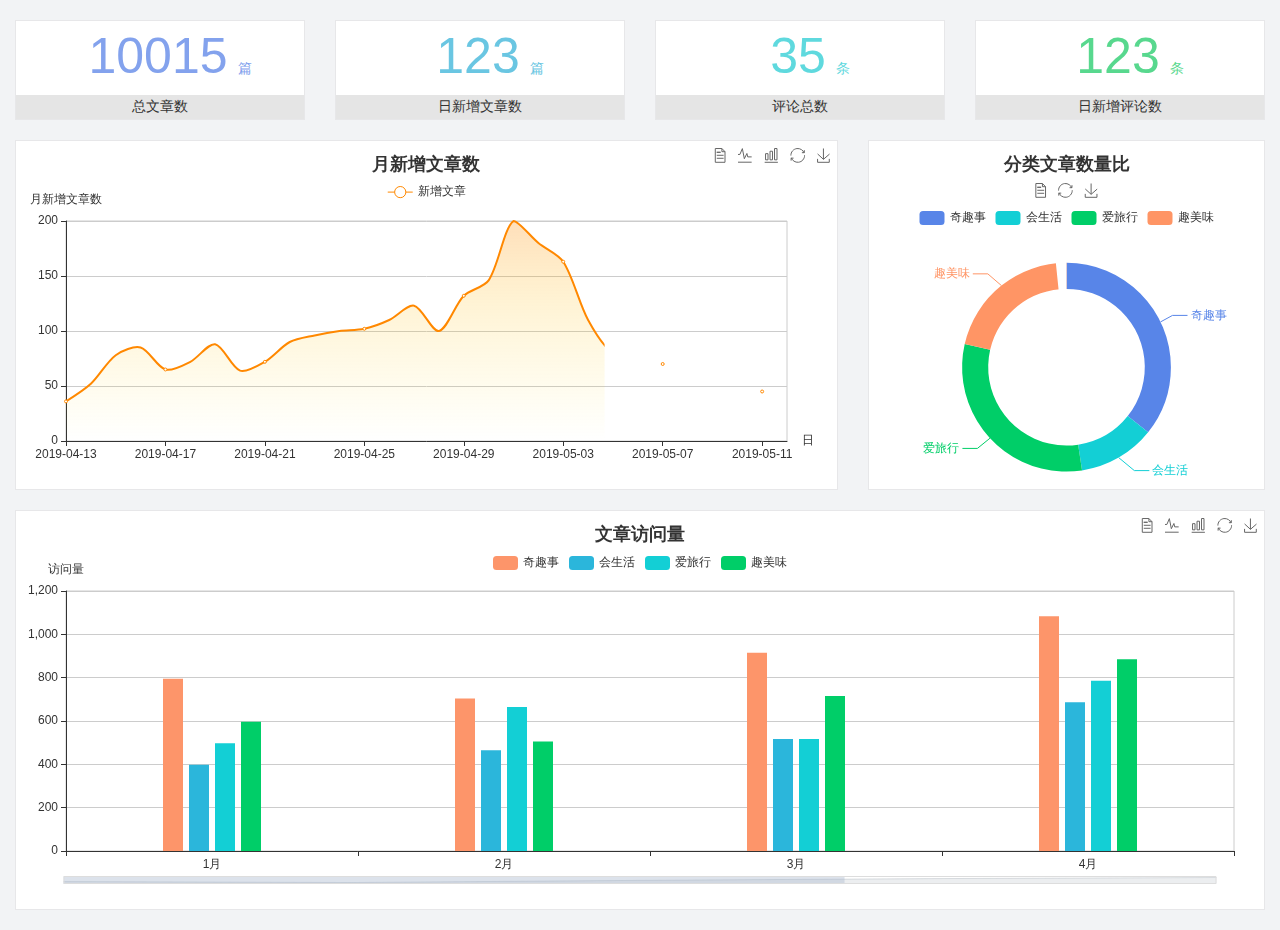
==== home/dashboard.html @ 9786f5ca "init project" ====
<!DOCTYPE html>
<html lang="en">

<head>
  <meta charset="UTF-8">
  <meta name="viewport" content="width=device-width, initial-scale=1.0">
  <meta http-equiv="X-UA-Compatible" content="ie=edge">
  <title>图表统计</title>
  <link rel="stylesheet" href="../../assets/lib/bootstrap.css" />
  <link rel="stylesheet" href="../../assets/lib/main.css" />
  <script src="../../assets/lib/jquery.js"></script>
  <script type="text/javascript" src="../../assets/lib/echarts.min.js"></script>
</head>

<body>
  <div class="container-fluid">
    <div class="row spannel_list">
      <div class="col-sm-3 col-xs-6">
        <div class="spannel">
          <em>10015</em><span>篇</span>
          <b>总文章数</b>
        </div>
      </div>
      <div class="col-sm-3 col-xs-6">
        <div class="spannel scolor01">
          <em>123</em><span>篇</span>
          <b>日新增文章数</b>
        </div>
      </div>
      <div class="col-sm-3 col-xs-6">
        <div class="spannel scolor02">
          <em>35</em><span>条</span>
          <b>评论总数</b>
        </div>
      </div>
      <div class="col-sm-3 col-xs-6">
        <div class="spannel scolor03">
          <em>123</em><span>条</span>
          <b>日新增评论数</b>
        </div>
      </div>
    </div>
  </div>

  <div class="container-fluid">
    <div class="row curve-pie">
      <div class="col-lg-8 col-md-8">
        <div class="gragh_pannel" id="curve_show"></div>
      </div>
      <div class="col-lg-4 col-md-4">
        <div class="gragh_pannel" id="pie_show"></div>
      </div>
    </div>
  </div>

  <div class="container-fluid">
    <div class="column_pannel" id="column_show"></div>
  </div>

  <script>
    var oChart = echarts.init(document.getElementById('curve_show'));
    var aList_all = [
      { 'count': 36, 'date': '2019-04-13' },
      { 'count': 52, 'date': '2019-04-14' },
      { 'count': 78, 'date': '2019-04-15' },
      { 'count': 85, 'date': '2019-04-16' },
      { 'count': 65, 'date': '2019-04-17' },
      { 'count': 72, 'date': '2019-04-18' },
      { 'count': 88, 'date': '2019-04-19' },
      { 'count': 64, 'date': '2019-04-20' },
      { 'count': 72, 'date': '2019-04-21' },
      { 'count': 90, 'date': '2019-04-22' },
      { 'count': 96, 'date': '2019-04-23' },
      { 'count': 100, 'date': '2019-04-24' },
      { 'count': 102, 'date': '2019-04-25' },
      { 'count': 110, 'date': '2019-04-26' },
      { 'count': 123, 'date': '2019-04-27' },
      { 'count': 100, 'date': '2019-04-28' },
      { 'count': 132, 'date': '2019-04-29' },
      { 'count': 146, 'date': '2019-04-30' },
      { 'count': 200, 'date': '2019-05-01' },
      { 'count': 180, 'date': '2019-05-02' },
      { 'count': 163, 'date': '2019-05-03' },
      { 'count': 110, 'date': '2019-05-04' },
      { 'count': 80, 'date': '2019-05-05' },
      { 'count': 82, 'date': '2019-05-06' },
      { 'count': 70, 'date': '2019-05-07' },
      { 'count': 65, 'date': '2019-05-08' },
      { 'count': 54, 'date': '2019-05-09' },
      { 'count': 40, 'date': '2019-05-10' },
      { 'count': 45, 'date': '2019-05-11' },
      { 'count': 38, 'date': '2019-05-12' },
    ];

    let aCount = [];
    let aDate = [];

    for (var i = 0; i < aList_all.length; i++) {
      aCount.push(aList_all[i].count);
      aDate.push(aList_all[i].date);
    }

    var chartopt = {
      title: {
        text: '月新增文章数',
        left: 'center',
        top: '10'
      },
      tooltip: {
        trigger: 'axis'
      },
      legend: {
        data: ['新增文章'],
        top: '40'
      },
      toolbox: {
        show: true,
        feature: {
          mark: { show: true },
          dataView: { show: true, readOnly: false },
          magicType: { show: true, type: ['line', 'bar'] },
          restore: { show: true },
          saveAsImage: { show: true }
        }
      },
      calculable: true,
      xAxis: [
        {
          name: '日',
          type: 'category',
          boundaryGap: false,
          data: aDate
        }
      ],
      yAxis: [
        {
          name: '月新增文章数',
          type: 'value'
        }
      ],
      series: [
        {
          name: '新增文章',
          type: 'line',
          smooth: true,
          itemStyle: { normal: { areaStyle: { type: 'default' }, color: '#f80' }, lineStyle: { color: '#f80' } },
          data: aCount
        }],
      areaStyle: {
        normal: {
          color: new echarts.graphic.LinearGradient(0, 0, 0, 1, [{
            offset: 0,
            color: 'rgba(255,136,0,0.39)'
          }, {
            offset: .34,
            color: 'rgba(255,180,0,0.25)'
          }, {
            offset: 1,
            color: 'rgba(255,222,0,0.00)'
          }])

        }
      },
      grid: {
        show: true,
        x: 50,
        x2: 50,
        y: 80,
        height: 220
      }
    };

    oChart.setOption(chartopt);


    var oPie = echarts.init(document.getElementById('pie_show'));
    var oPieopt =
    {
      title: {
        top: 10,
        text: '分类文章数量比',
        x: 'center'
      },
      tooltip: {
        trigger: 'item',
        formatter: "{a} <br/>{b} : {c} ({d}%)"
      },
      color: ['#5885e8', '#13cfd5', '#00ce68', '#ff9565'],
      legend: {
        x: 'center',
        top: 65,
        data: ['奇趣事', '会生活', '爱旅行', '趣美味']
      },
      toolbox: {
        show: true,
        x: 'center',
        top: 35,
        feature: {
          mark: { show: true },
          dataView: { show: true, readOnly: false },
          magicType: {
            show: true,
            type: ['pie', 'funnel'],
            option: {
              funnel: {
                x: '25%',
                width: '50%',
                funnelAlign: 'left',
                max: 1548
              }
            }
          },
          restore: { show: true },
          saveAsImage: { show: true }
        }
      },
      calculable: true,
      series: [
        {
          name: '访问来源',
          type: 'pie',
          radius: ['45%', '60%'],
          center: ['50%', '65%'],
          data: [
            { value: 300, name: '奇趣事' },
            { value: 100, name: '会生活' },
            { value: 260, name: '爱旅行' },
            { value: 180, name: '趣美味' }
          ]
        }
      ]
    };
    oPie.setOption(oPieopt);



    var oColumn = this.echarts.init(document.getElementById('column_show'));
    var oColumnopt =
    {
      title: {
        text: '文章访问量',
        left: 'center',
        top: '10'
      },
      tooltip: {
        trigger: 'axis'
      },
      legend: {
        data: ['奇趣事', '会生活', '爱旅行', '趣美味'],
        top: '40'
      },
      toolbox: {
        show: true,
        feature: {
          mark: { show: true },
          dataView: { show: true, readOnly: false },
          magicType: { show: true, type: ['line', 'bar'] },
          restore: { show: true },
          saveAsImage: { show: true }
        }
      },
      calculable: true,
      xAxis: [
        {
          type: 'category',
          data: ['1月', '2月', '3月', '4月', '5月']
        }
      ],
      yAxis: [
        {
          name: '访问量',
          type: 'value'
        }
      ],
      series: [
        {
          name: '奇趣事',
          type: 'bar',
          barWidth: 20,
          itemStyle: {
            normal: { areaStyle: { type: 'default' }, color: '#fd956a' }
          },
          data: [800, 708, 920, 1090, 1200]
        },
        {
          name: '会生活',
          type: 'bar',
          barWidth: 20,
          itemStyle: {
            normal: { areaStyle: { type: 'default' }, color: '#2bb6db' }
          },
          data: [400, 468, 520, 690, 800]
        },
        {
          name: '爱旅行',
          type: 'bar',
          barWidth: 20,
          itemStyle: {
            normal: { areaStyle: { type: 'default' }, color: '#13cfd5' }
          },
          data: [500, 668, 520, 790, 900]
        },
        {
          name: '趣美味',
          type: 'bar',
          barWidth: 20,
          itemStyle: {
            normal: { areaStyle: { type: 'default' }, color: '#00ce68' }
          },
          data: [600, 508, 720, 890, 1000]
        }
      ],
      grid: {
        show: true,
        x: 50,
        x2: 30,
        y: 80,
        height: 260
      },
      dataZoom: [//给x轴设置滚动条
        {
          start: 0,//默认为0
          end: 100 - 1000 / 31,//默认为100
          type: 'slider',
          show: true,
          xAxisIndex: [0],
          handleSize: 0,//滑动条的 左右2个滑动条的大小
          height: 8,//组件高度
          left: 45, //左边的距离
          right: 50,//右边的距离
          bottom: 26,//右边的距离
          handleColor: '#ddd',//h滑动图标的颜色
          handleStyle: {
            borderColor: "#cacaca",
            borderWidth: "1",
            shadowBlur: 2,
            background: "#ddd",
            shadowColor: "#ddd",
          }
        }]
    };
    oColumn.setOption(oColumnopt);
  </script>
</body>

</html>
---- assets/lib/main.css ----
body{
    font-family:'MicroSoft YaHei';
    background-color: #f2f3f5;
}
.main_wrap{
    position:fixed;
    width:100%;
    height:100%;
    left:0px;
    top:0px;
    background:url('../images/login_bg.jpg'); 
    background-size:100% 100%; 
  }
.header{
    width:1200px;
    overflow: hidden;
    margin:20px auto 0;
}
.heade .logo{
    float: left;
}
.header .copyright{
    float:right;
    font-size:12px;
    color:#fff;
    text-align:right;
    line-height:20px;
    margin-top:10px;
}
.login_form_con{
    position:absolute;
    left:50%;
    top:50%;
    margin-left:-200px;
    margin-top:-155px;
    width:400px;
    height:310px;
    background-color: #edeff0;
}

.login_form{
    position: relative;
}

.login_form .icon-user{
    position:absolute;
    font-size:16px;
    color:#999;
    left:46px;
    top:12px;
}
.login_form .icon-key{
    position:absolute;
    font-size:18px;
    color:#999;
    left:46px;
    top:78px;
}
.login_title{
    height:60px;
    background:url('../images/login_title.png') center center no-repeat #fff;
}
.input_txt,.input_pass,.input_sub{
    display:block;
    width:334px;
    height:37px;
    padding:0px;
    text-indent:40px;
    border:1px solid #ddd;
    margin:27px auto 0;
    outline:none;
}
.input_sub{
    margin-top:40px;
    height:42px;
    background-color: #19b9e7;
    text-indent:0px;
    font-size:18px;
    color:#fff;
    cursor: pointer;
}
.input_sub:hover{
    background-color: #08a0cc;
}

.sider{
    position:fixed;
    left:0;
    top:0;
    bottom:0;
    width:210px;
    background-color: #323745;
}
.sider .logo{
    display:block;
    height:56px;
    background-color: #242732;
    overflow: hidden;
}
.sider .logo img{
    display:block;
    margin:6px auto 0;
}
.user_info{
    height:79px;
    border-bottom:1px solid #5a5e6b;
}

.user_info img{
    float: left;
    width:40px;
    height:40px;
    border-radius:20px;
    margin:19px 0 0 30px;
}
.user_info span{
    float: left;
    width:120px;
    font-size:12px;
    color:#fff;
    margin:23px 0 0 20px;
}
.user_info b{
    float: left;
    width: 120px;
    font-weight:normal;
    font-size:12px;
    color:#adafb5;
    margin:2px 0 0 20px;
}

.menu .level01{
    height:50px;
    line-height:50px;
}
.menu .level01 a{
    display:block;
    height:50px;
    font-size:12px;
    color:#adafb5;
    overflow: hidden;
}
.menu .level01.active a{
    background-color: #1378f0;
    color:#fff;
}
.menu .level01.active i{
    color:#fff;
}

.menu .level01 a:hover{
    background-color: #1378f0;
    color:#fff;
}
.menu .level01 a:hover i{
    color:#fff;
}
.menu .level01 i{
    color:#61646f;
    font-size:22px;
    float: left;
    margin-left:26px;
}
.menu .level01 span{
    float: left;
    margin-left:10px;
}
.menu .level01 b{
    float: right;
    margin-right:20px;
    font-weight:normal;
    transform:rotate(90deg);
    transition:all 500ms ease;
}

.menu .level01 .rotate0{
    transform:rotate(0deg);
}

.menu .level02{
    background: #242732;
    display:none;
}


.menu .level02 li{
    height:40px;
    line-height:40px;
}
.menu .level02 li a{
    display:block;
    height:40px;
    font-size:12px;
    color:#adafb5;
    overflow: hidden;
}

.menu .level02 li a:hover{
    background-color: #1378f0;
    color:#fff;
}

.menu .level02 li i{
    font-size:12px;
    float: left;
    margin-left:60px;
}
.menu .level02 li span{
    font-size:12px;
    float: left;
    margin-left:5px;
}

.menu .level02 .active a{
    color:#ffae00;
}

.header_bar{
    position:fixed;
    left:210px;
    right:0;
    top:0;
    height:56px;
    background-color: #fff;
}

.main{
    position:fixed;
    left:210px;
    top:56px;
    right:0;
    bottom:0;
    background-color: #f2f3f5;
}

.search_form{
    width:218px;
    height:33px;
    border:1px solid #ddd;
    background-color: #f2f3f5;
    border-radius:16px;
    float: left;
    margin:12px 0 0 27px;
}

.search_form input{
    padding:0px;
    margin:0px;
    border:0px;
    float: left;
    background-color: #f2f3f5;
    font-size:12px;
    width:175px;
    height:31px;
    margin-left:12px;
    outline:none;
   
}

.search_form .icon-search{
    line-height:33px;
    cursor: pointer;
    font-size:18px;
    color:#abaebb;
}
.user_center_link{
    float:right;

}
.user_center_link a{
    line-height:56px;
    font-size:12px;
    color:#999;
    margin-right:15px;
}
.user_center_link a:hover{
    color:#ffae00
}

.user_center_link img{
    width:42px;
    height:42px;
    border-radius:32px;
    margin-right:10px;
}

.spannel_list{
    margin-top:20px;
}

.spannel{
	height:100px;
	overflow:hidden;
	text-align:center;
    position:relative;
    background-color: #fff;
    border:1px solid #e7e7e9;
    margin-bottom:20px;
}

.spannel em{
    font-style:normal;
	font-size:50px;
	line-height:50px;
	display:inline-block;
	margin:10px 0 0 20px;
	font-family:'Arial';
	color:#83a2ed;
}

.spannel span{
	font-size:14px;
	display:inline-block;
	color:#83a2ed;
	margin-left:10px;
}

.spannel b{
	position:absolute;
	left:0;
	bottom:0;
	width:100%;
	line-height:24px;
	background:#e5e5e5;
	color:#333;
	font-size:14px;
	font-weight:normal;
}

.scolor01 em,.scolor01 span{
	color:#6ac6e2;
}

.scolor02 em,.scolor02 span{
	color:#5fd9de;
}

.scolor03 em,.scolor03 span{
	color:#58d88e;
}


.gragh_pannel{
    height:350px;
    border:1px solid #e7e7e9;
    background-color: #fff!important; 
    margin-bottom:20px;  
}

.column_pannel{
    margin-bottom:20px;
    height:400px;
    border:1px solid #e7e7e9;
    background-color: #fff!important;   
}

.common_title{
    line-height:42px;
    background-color: #fbfbfb;
    border:1px solid #e7e7e9;
    margin-top:20px;
    text-indent: 15px;
    font-size:14px;
    color:#333;
}

.common_con{
    border:1px solid #e7e7e9;
    border-top:0px;
    background-color: #fff;
    padding-bottom:20px;
    margin-bottom:20px;
}
.opt_btns{
    margin-top:20px;
}

.mp20{
    margin-top:20px;
}

.pagination{   
   margin:0;
}

.article_form{
    margin-top:20px;
}

.form-group{
    margin-bottom:25px;
}

.form-group label{
    font-weight:normal;
    color:#666;
}

.icon-icondate{
    line-height:16px;
}

.user_pic{
    width:100px;
    height:100px;
    margin-bottom:10px;
}

.article_cover{
    width:200px;
    height:200px;
    margin-bottom:10px;
}
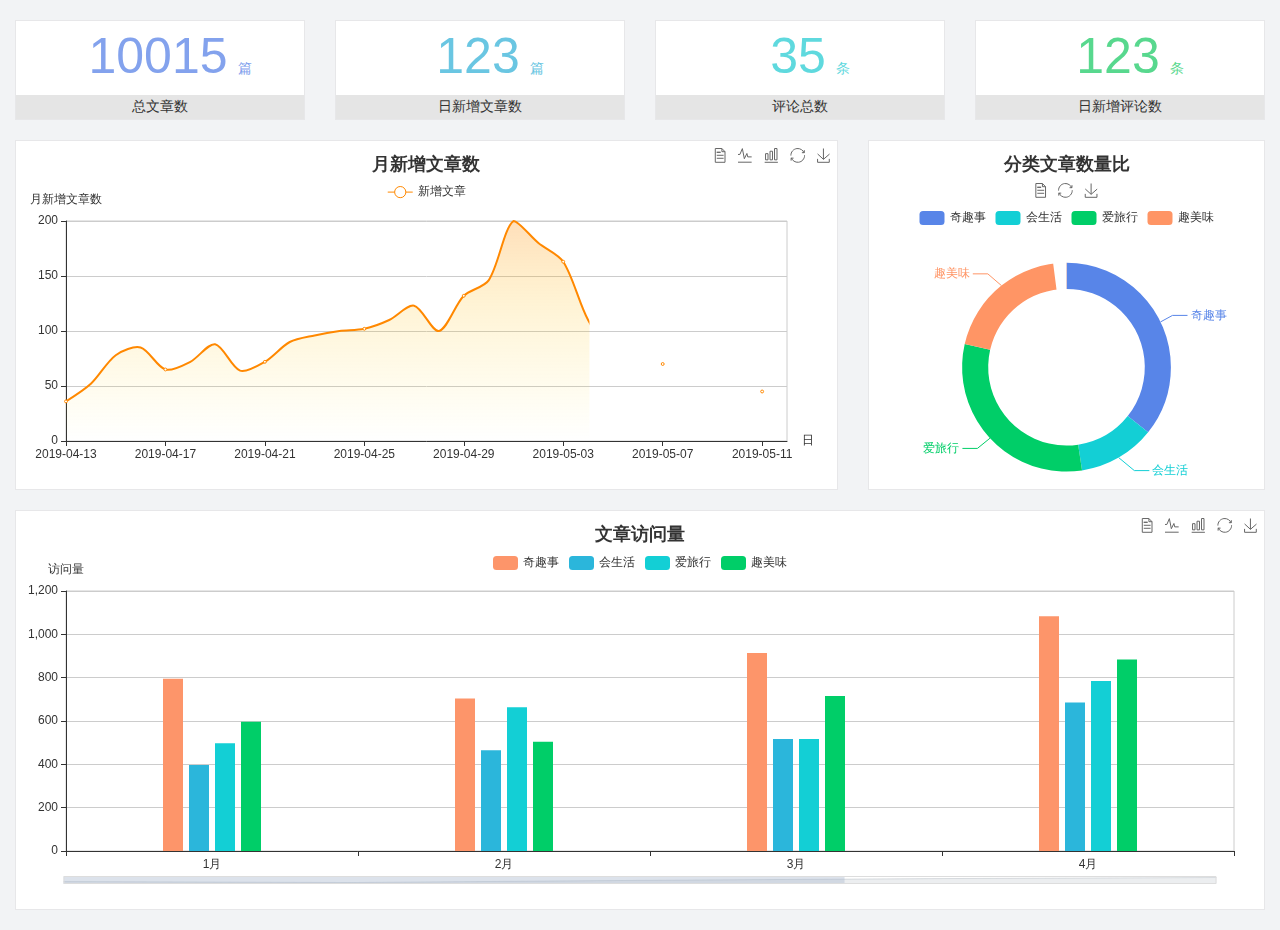
==== commit eadbb8ec: "完成了主页功能的开发" ====
--- a/home/dashboard.html
+++ b/home/dashboard.html
@@ -6,10 +6,10 @@
   <meta name="viewport" content="width=device-width, initial-scale=1.0">
   <meta http-equiv="X-UA-Compatible" content="ie=edge">
   <title>图表统计</title>
-  <link rel="stylesheet" href="../../assets/lib/bootstrap.css" />
-  <link rel="stylesheet" href="../../assets/lib/main.css" />
-  <script src="../../assets/lib/jquery.js"></script>
-  <script type="text/javascript" src="../../assets/lib/echarts.min.js"></script>
+  <link rel="stylesheet" href="../assets/lib/bootstrap.css" />
+  <link rel="stylesheet" href="../assets/lib/main.css" />
+  <script src="../assets/lib/jquery.js"></script>
+  <script type="text/javascript" src="../assets/lib/echarts.min.js"></script>
 </head>
 
 <body>
